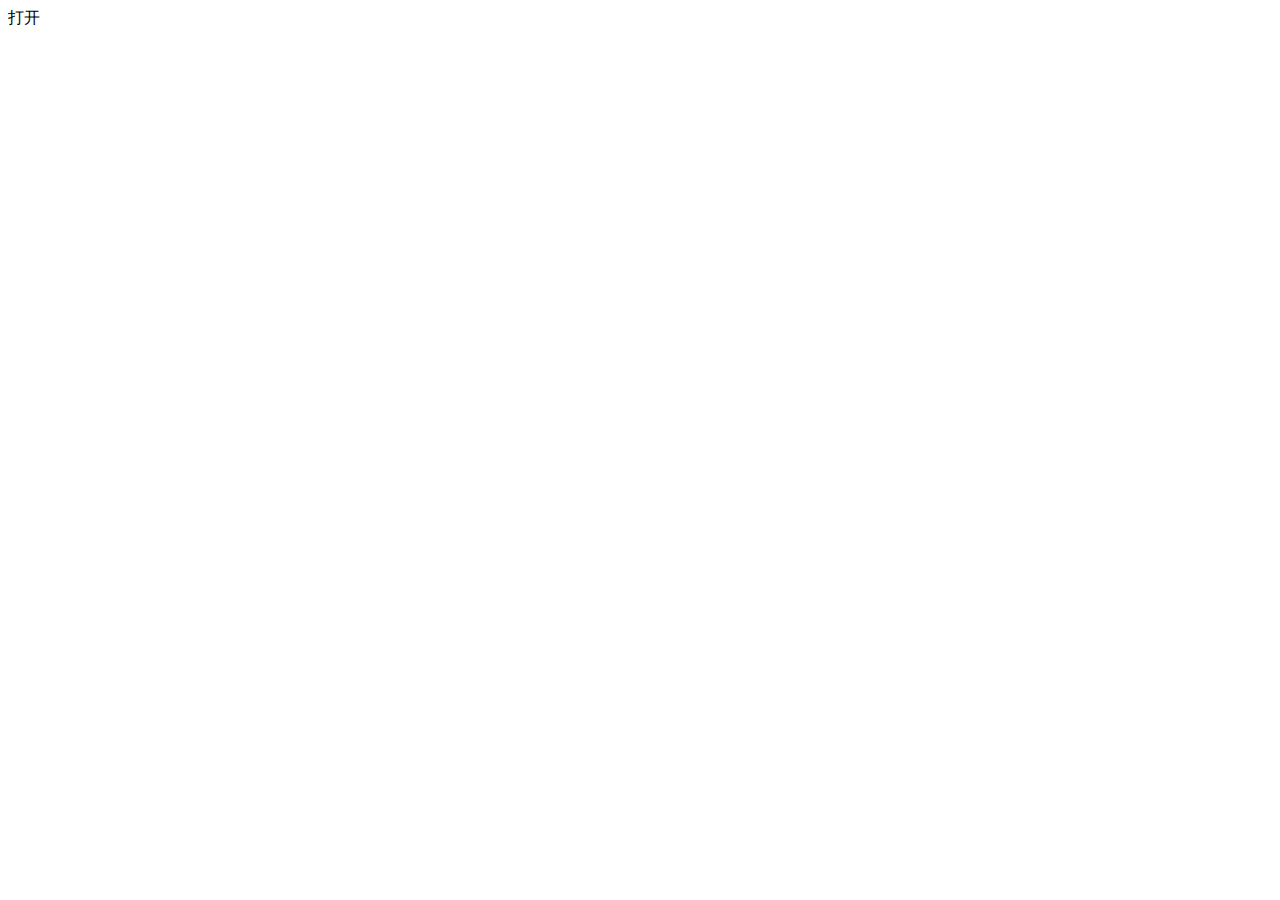
==== index.html @ 180bc006 "finished project for ca" ====
<html>
    <head>
        <title></title>
        <link rel="stylesheet" href="/project/style.css">
        <script src="/project/script.js"></script>
    </head>
    <body id="bdy">
        <div class="btn center" id="btn" onclick="rotate()">打开</div>    
        <div class="card center letter-front" id="rotate-pic"></div>
        <div class="card center letter" id="pic"></div>
        <div class="main center card" ontouchstart="this.classList.toggle('hover');">    
            <div class="flipper">
            <div class="front">
            </div>
            <div class="back">
            </div>
        </div>
    </div>
    </body>
</html>
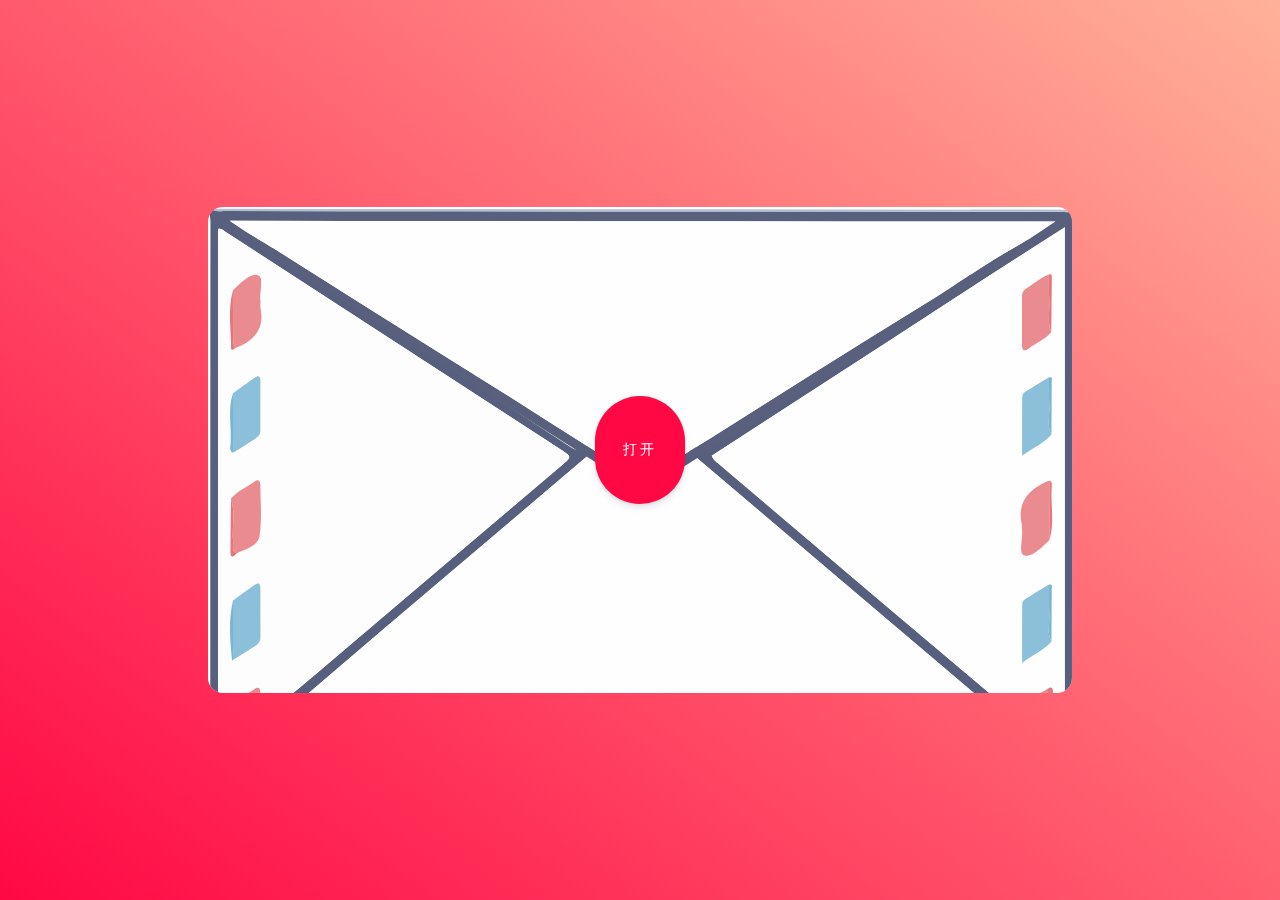
==== commit f2d9d4ca: "fixed little bugs" ====
--- a/index.html
+++ b/index.html
@@ -1,8 +1,8 @@
 <html>
     <head>
         <title></title>
-        <link rel="stylesheet" href="/project/style.css">
-        <script src="/project/script.js"></script>
+        <link rel="stylesheet" href="/style.css">
+        <script src="/script.js"></script>
     </head>
     <body id="bdy">
         <div class="btn center" id="btn" onclick="rotate()">打开</div>    
--- a/style.css
+++ b/style.css
@@ -0,0 +1,90 @@
+html{
+    background-image: linear-gradient(37deg, #ff0844 0%, #ffb199 100%);
+}
+.hover .flipper,.main:hover .flipper{
+    transform: rotateY(180deg);
+}
+.hover .back .main:hover .back{
+    z-index: 3;
+}
+.center{
+    position: absolute;
+    top: 50%;
+    left: 50%;
+    transform: translate(-50%, -50%);
+}
+.card{
+    background-color: transparent;
+    border-radius: 15px;
+    position: absolute;
+}
+.shadow{
+    transition: box-shadow .15s ease;
+    box-shadow: 0 5px 15px rgba(50,50,93,.1),0 5px 8px rgba(0,0,0,.07) !important;
+}
+.letter-front{
+    transition: transform 2s;
+    transform-origin: top;
+    z-index: 5;
+    height: calc(6vmin * 9);
+    width: calc(6vmin * 16);
+    background-repeat: no-repeat;
+    background-size: 100%;
+    background-image: url("/letter-front.svg");
+}
+.letter{
+    transition: opacity 2s;
+    z-index: 4;
+    height: calc(6vmin * 9);
+    width: calc(6vmin * 16);
+    background-repeat: no-repeat;
+    background-size: 100%;
+    background-image: url("/letter-side.svg");
+}
+.flipper{
+    transition: 0.6s;
+    transform-style: preserve-3d;
+    position: relative;
+}
+.main, .front, .back{
+    height: calc(6vmin * 9);
+    width: calc(6vmin * 16);
+}
+.front, .back{
+    border-radius: 15px;
+    background-size: 100%;
+    background-repeat: no-repeat;
+    backface-visibility: hidden;
+    position: absolute;
+    top: 0;
+    left: 0;
+}
+.front{
+    background-image: url("/project/img/1.png");
+    z-index: 2;
+}
+.back{
+    background-image: url("/project/img/2.png");
+    transform: rotateY(180deg);
+}
+.main{
+    background-color: white;
+}
+.fde{
+    opacity: 0;
+}
+.btn{
+    background-color: #ff0844;
+    z-index: 6;
+    width: 10vmin;
+    padding: 5vmin 0vmin;
+    outline: none;
+    border: none;
+    transition: all .15s ease;
+    letter-spacing: .2rem;
+    font-size: 1.5vmin;
+    text-align: center;
+    border-radius: 5vmin;
+    color: #fff;
+    box-shadow: 0 4px 6px rgba(50,50,93,.11), 0 1px 3px rgba(0,0,0,.08);
+}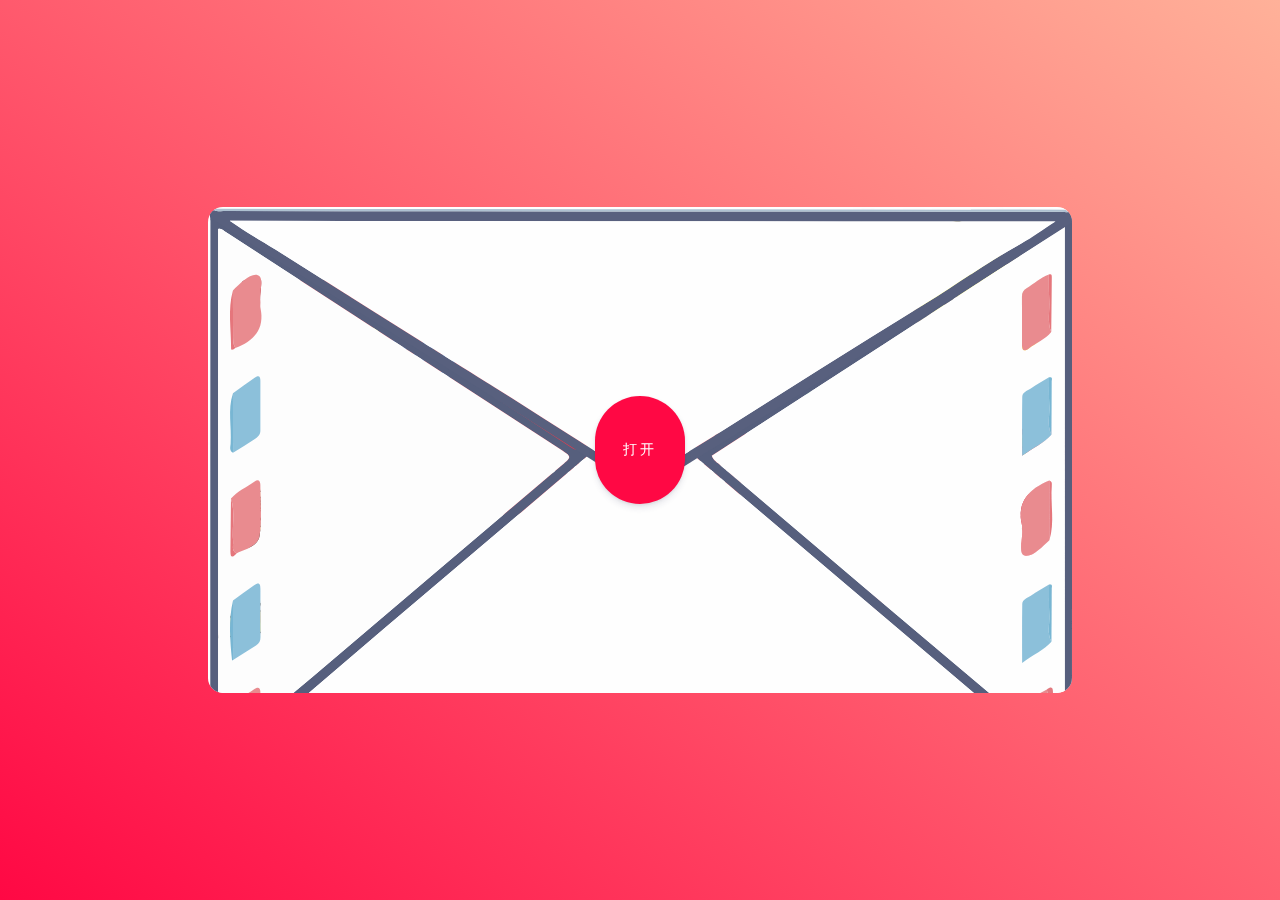
==== commit 59d86446: "updated for mobile phone" ====
--- a/index.html
+++ b/index.html
@@ -8,7 +8,7 @@
         <div class="btn center" id="btn" onclick="rotate()">打开</div>    
         <div class="card center letter-front" id="rotate-pic"></div>
         <div class="card center letter" id="pic"></div>
-        <div class="main center card" ontouchstart="this.classList.toggle('hover');">    
+        <div class="main center card" id="container" ontouchstart="change()">    
             <div class="flipper">
             <div class="front">
             </div>
--- a/style.css
+++ b/style.css
@@ -60,11 +60,11 @@
     left: 0;
 }
 .front{
-    background-image: url("/project/img/1.png");
+    background-image: url("/img/1.png");
     z-index: 2;
 }
 .back{
-    background-image: url("/project/img/2.png");
+    background-image: url("/img/2.png");
     transform: rotateY(180deg);
 }
 .main{
